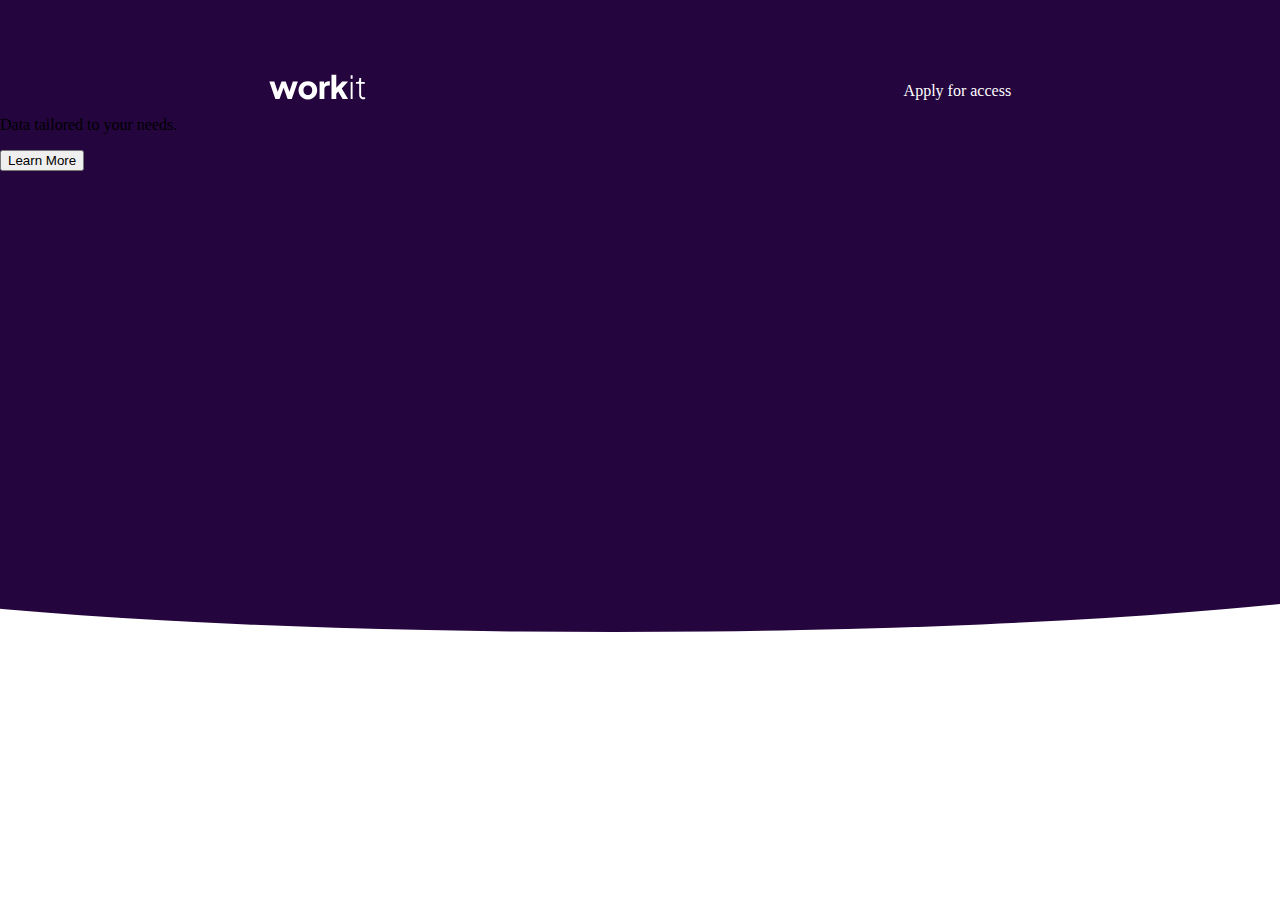
==== public/index.html @ 32d5ce56 "Work on top section" ====
<!DOCTYPE html>
<html lang="en">
<head>
    <meta charset="UTF-8">
    <meta http-equiv="X-UA-Compatible" content="IE=edge">
    <meta name="viewport" content="width=device-width, initial-scale=1.0">
    <title>Workit LP</title>
    <link rel="stylesheet" href="./style.css">
</head>
<body>
    <div class="top-section-container">
        <div class="top-section">
            <div class="header">
                <img src="./assets/images/logo-light.svg" alt="workit-logo" class="workit">
                <div class="link">Apply for access</div>
            </div>
            <div class="learn-more-container">
                <p class="message">Data tailored to your needs.</p>
                <button class="learn-more">Learn More</button>
            </div>
        </div>
        <div class="top-section-curve"></div>
    </div>



        

   
</body>
</html>
---- public/style.css ----
body {
    display: flex;
    flex-direction: column;
    margin: 0;
   
}

.top-section-container  {
    height: 800px;
    width: 100%;
    display: grid;
    grid-template-columns: 1fr;
    grid-template-rows: 2fr 1fr;
    position: relative;
    overflow: hidden;
}   
    .top-section {
        background-color: #24053e;
    }
        .header {
            display: flex;
            flex-direction: row;
            justify-content: space-around;
            align-items: flex-end;
            height: 100px;
        }
        .header .link  {
            color: #fffffe;
        }
    .top-section-curve {
        border-radius: 100%;
        background-color: #24053e;
        height: 200px;
        width: 150%;
        position: absolute;
        top: 54%;
        left: -27%;
    }
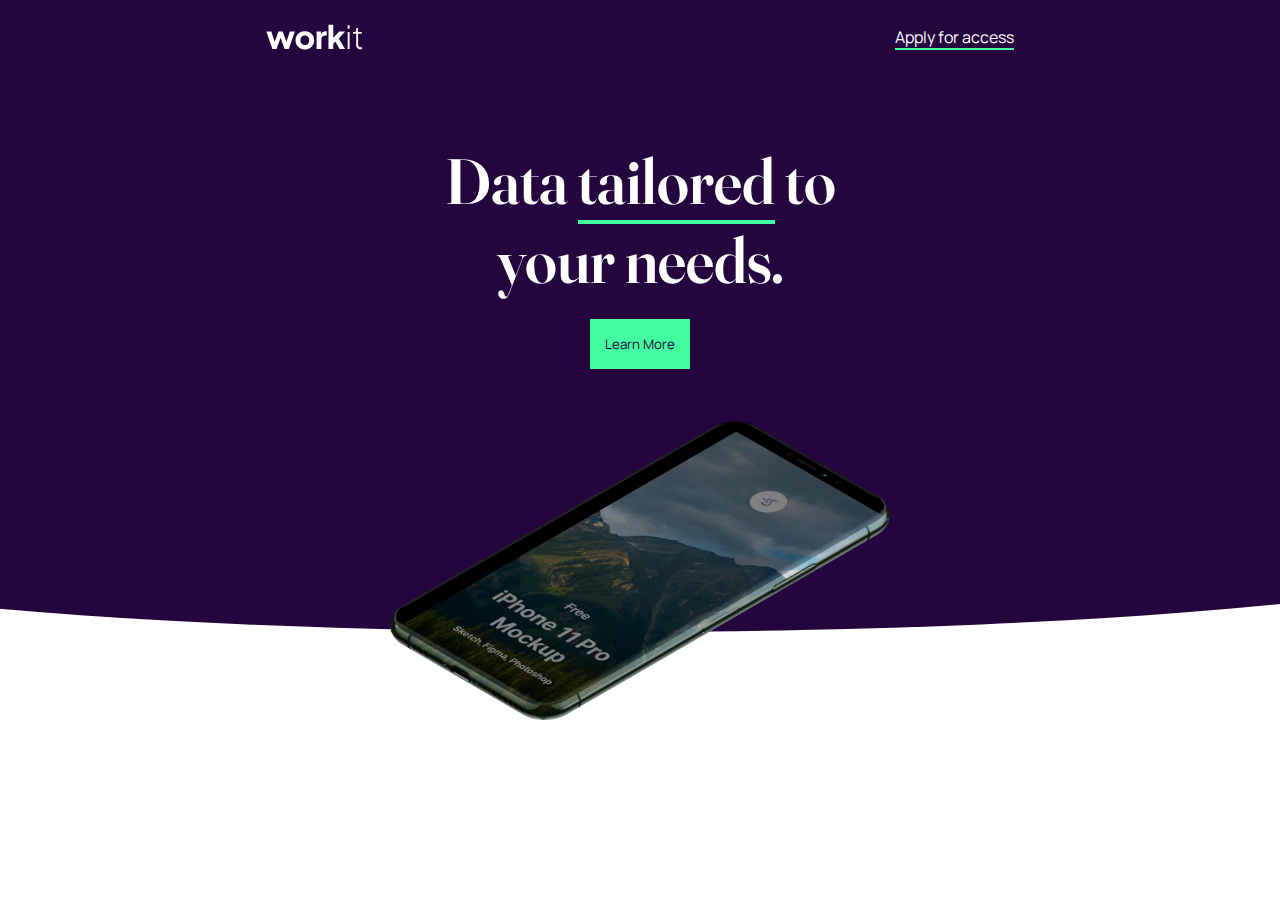
==== commit 70e7e9d1: "Change responsiveness of top section" ====
--- a/public/index.html
+++ b/public/index.html
@@ -9,16 +9,24 @@
 </head>
 <body>
     <div class="top-section-container">
+
+        <img src="./assets/images/eb73d5264872b2badf8764711c53038e3eff966b.png" alt="cell-phone" class="phone">
+        <img src="./assets/images/fae21cc1b7e2becae6c13c710023be869e915613.png" alt="" class="phone-overlay">
+
         <div class="top-section">
+
             <div class="header">
                 <img src="./assets/images/logo-light.svg" alt="workit-logo" class="workit">
-                <div class="link">Apply for access</div>
+                <button class="link">Apply for access</button>
             </div>
+
             <div class="learn-more-container">
-                <p class="message">Data tailored to your needs.</p>
+                <p class="message">Data <span>tailored</span> to your needs.</p>
                 <button class="learn-more">Learn More</button>
             </div>
+
         </div>
+
         <div class="top-section-curve"></div>
     </div>
 
--- a/public/style.css
+++ b/public/style.css
@@ -1,8 +1,28 @@
+@font-face {
+    font-family: "fraunces";
+    src: url(./assets/fonts/fraunces/static/Fraunces_144pt-SemiBold.ttf)
+}
+
+@font-face {
+    font-family: "manrope";
+    src: url(./assets/fonts/manrope/static/Manrope-Regular.ttf)
+}
+
+* {
+    box-sizing: border-box;
+}
+
 body {
     display: flex;
     flex-direction: column;
     margin: 0;
-   
+}
+
+button {
+    border: 0;
+    padding: 0;
+    margin: 0;
+    background-color: transparent;
 }
 
 .top-section-container  {
@@ -13,20 +33,77 @@
     grid-template-rows: 2fr 1fr;
     position: relative;
     overflow: hidden;
-}   
+}
+
+    img.phone,
+    img.phone-overlay {
+        width: 500px;
+        z-index: 1;
+        height: auto;
+        position: absolute;
+        left: 0;
+        right: 0;
+        margin-right: auto;
+        margin-left: auto;
+        bottom: 10%;
+    }
+
+    img.phone-overlay {
+        opacity: 50%;
+    }
+
     .top-section {
         background-color: #24053e;
+        display: flex;
+        flex-direction: column;
+        align-items: center;
+        gap: 17%;
+        width: 100%;
     }
+        .top-section button.link {
+            font-family: "manrope";
+            border-bottom: 2px solid #43ffa1;
+            font-size: 1em;
+        }
         .header {
             display: flex;
             flex-direction: row;
             justify-content: space-around;
             align-items: flex-end;
-            height: 100px;
+            height: 50px;
+            width: 100%;
         }
-        .header .link  {
-            color: #fffffe;
+            .header .link  {
+                color: #fffffe;
+            }
+
+        .top-section .learn-more-container {
+            display: flex;
+            flex-direction: column;
+            align-items: center;
+            justify-content: space-around;
+            width: 400px;
+            gap: 20px;
         }
+            .learn-more-container p.message {
+                color: #fffffe;
+                text-align: center;
+                font-family: "fraunces";
+                font-size: 4rem;
+                margin: 0;
+            }
+                p.message span {
+                    border-bottom: 4px solid #43ffa1;
+                }
+
+            .learn-more-container button.learn-more {
+                width: 100px;
+                height: 50px;
+                background-color: #43ffa1;
+                font-family: "manrope";
+                color:#24053e;
+            }
+
     .top-section-curve {
         border-radius: 100%;
         background-color: #24053e;
@@ -35,5 +112,25 @@
         position: absolute;
         top: 54%;
         left: -27%;
+        z-index: -1;
     }
     
+@media screen and (max-width: 400px){
+    .top-section .learn-more-container {
+        width: 340px;
+    }
+
+    img.phone,
+    img.phone-overlay {
+        width: 300px;
+        bottom: 15%;
+    }
+}
+
+@media screen and (max-width: 925px) {
+    img.phone,
+    img.phone-overlay {
+        width: 400px;
+        bottom: 10%;
+    }
+}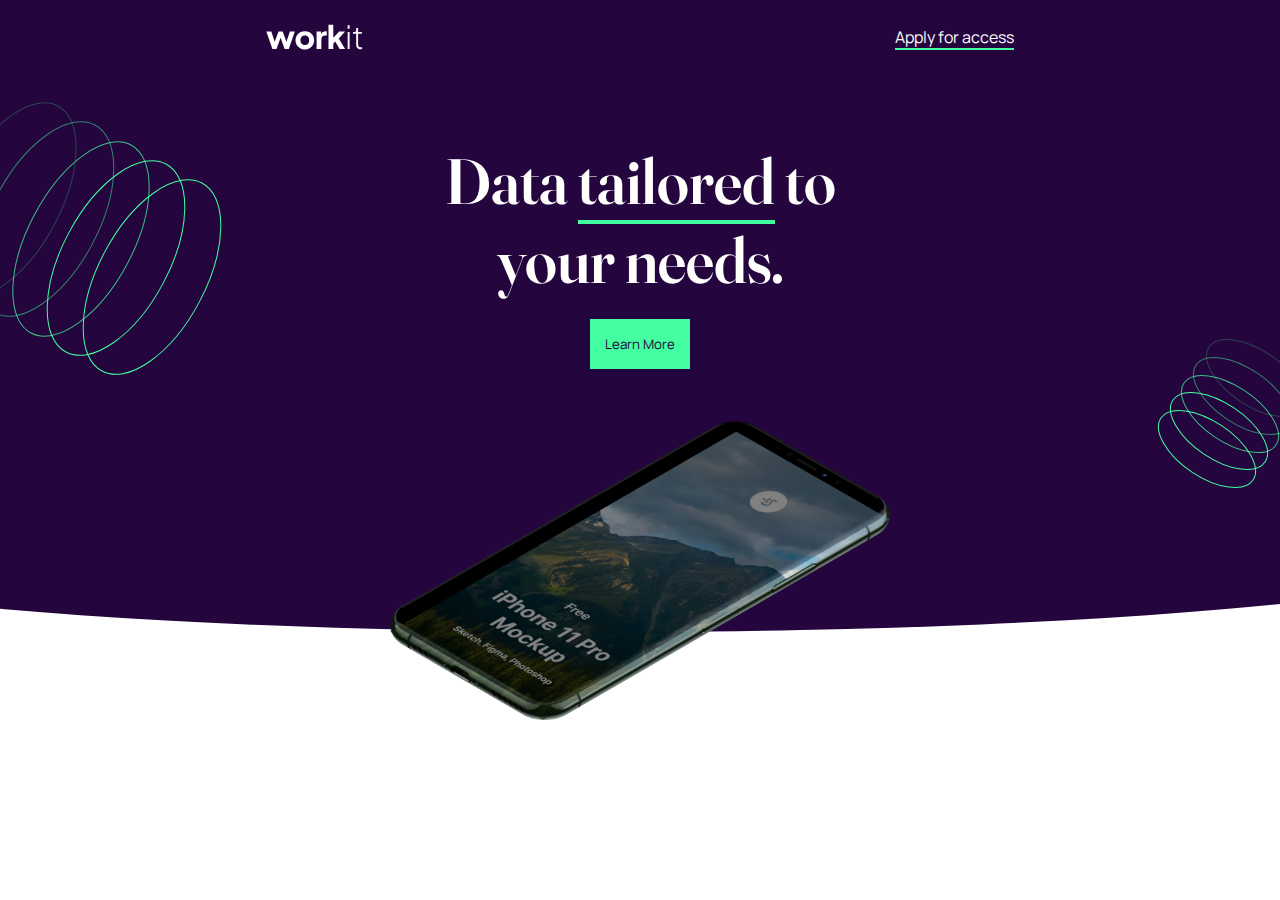
==== commit 8713a5c8: "Position svg spirals" ====
--- a/public/index.html
+++ b/public/index.html
@@ -12,6 +12,8 @@
 
         <img src="./assets/images/eb73d5264872b2badf8764711c53038e3eff966b.png" alt="cell-phone" class="phone">
         <img src="./assets/images/fae21cc1b7e2becae6c13c710023be869e915613.png" alt="" class="phone-overlay">
+        <img src="./assets/images/bg-pattern-1.svg" alt="spiral" class="spiral-left">
+        <img src="./assets/images/bg-pattern-2.svg" alt="spiral" class="spiral-right">
 
         <div class="top-section">
 
--- a/public/style.css
+++ b/public/style.css
@@ -50,6 +50,20 @@
 
     img.phone-overlay {
         opacity: 50%;
+    }
+
+    img.spiral-left {
+        position: absolute;
+        z-index: 2;
+        top: 10%;
+        left: -7%;
+    }
+
+    img.spiral-right {
+        position: absolute;
+        z-index: 2;
+        right: -3%;
+        bottom: 37%;
     }
 
     .top-section {
@@ -133,4 +147,22 @@
         width: 400px;
         bottom: 10%;
     }
+
+    img.spiral-left {
+        left: -22%;
+    }
+
+    img.spiral-right {
+        right: -9%;
+    }
+}
+
+@media screen and (max-width: 725px) {
+    img.spiral-left {
+        opacity: 0;
+    }
+
+    img.spiral-right {
+        opacity: 0;
+    }
 }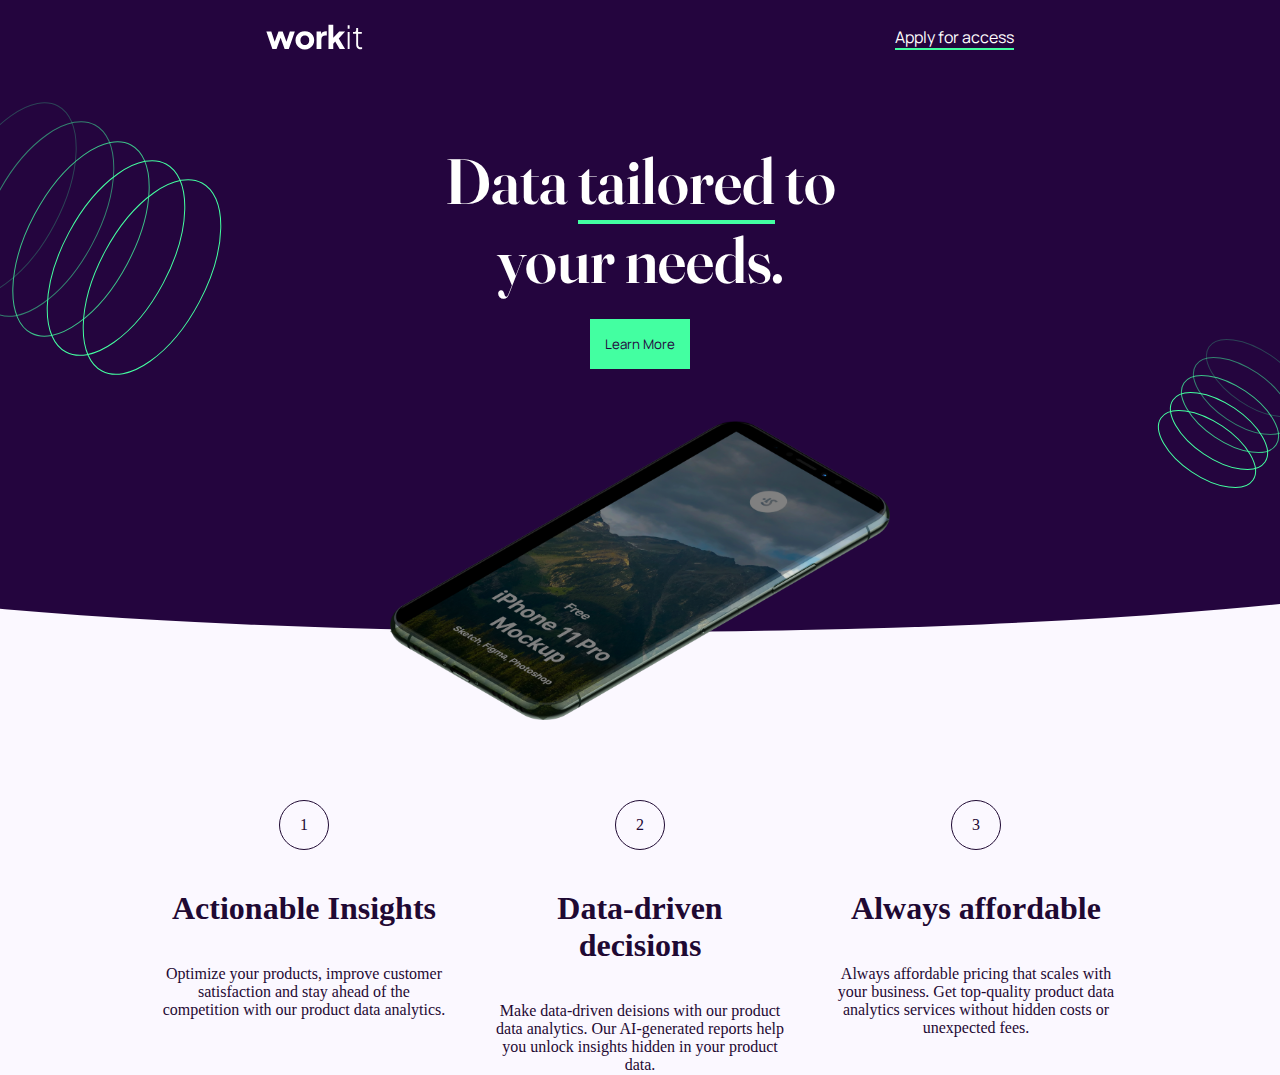
==== commit 8e3046a8: "Finish content section" ====
--- a/public/index.html
+++ b/public/index.html
@@ -32,6 +32,29 @@
         <div class="top-section-curve"></div>
     </div>
 
+    <div class="content-container">
+        <div class="subcontent-container">
+            <div class="number">1</div>
+            <div class="media-text-container">
+                <h1 class="content-header">Actionable Insights</h1>
+                <p class="content-para">Optimize your products, improve customer satisfaction and stay ahead of the competition with our product data analytics.</p>
+            </div>
+        </div>
+        <div class="subcontent-container">
+            <div class="number">2</div>
+            <div class="media-text-container">
+                <h1 class="content-header">Data-driven decisions</h1>
+                <p class="content-para">Make data-driven deisions with our product data analytics.  Our AI-generated reports help you unlock insights hidden in your product data.</p>
+            </div>
+        </div>
+        <div class="subcontent-container">
+            <div class="number">3</div>
+            <div class="media-text-container">
+                <h1 class="content-header">Always affordable</h1>
+                <p class="content-para">Always affordable pricing that scales with your business.  Get top-quality product data analytics services without hidden costs or unexpected fees.</p>
+            </div>
+        </div>
+    </div>
 
 
         
--- a/public/style.css
+++ b/public/style.css
@@ -16,6 +16,7 @@
     display: flex;
     flex-direction: column;
     margin: 0;
+    background-color: #fbf8ff;
 }
 
 button {
@@ -128,18 +129,44 @@
         left: -27%;
         z-index: -1;
     }
-    
-@media screen and (max-width: 400px){
-    .top-section .learn-more-container {
-        width: 340px;
-    }
-
-    img.phone,
-    img.phone-overlay {
-        width: 300px;
-        bottom: 15%;
-    }
-}
+
+.content-container {
+    display: grid;
+    align-self: center;
+    align-items: center;
+    gap: 5%;
+    grid-template-columns: repeat(auto-fit, minmax(200px, 1fr));
+    width: 75%;
+}
+    .content-container > * {
+        color: #1f0933;
+        text-align: center;
+    }
+
+    .subcontent-container .number {
+        height: 50px;
+        width: 50px;
+        border: 1px solid #1f0933;
+        border-radius: 100%;
+        display: flex;
+        justify-content: center;
+        align-items: center;
+        flex-shrink: 0;
+    }
+
+    .subcontent-container {
+        display: flex;
+        flex-direction: column;
+        align-items: center;
+        justify-content: space-between;
+        height: 275px;
+    }
+        .subcontent-container .media-text-container {
+            display: flex;
+            flex-direction: column;
+            align-items: center;
+            height: 75%;
+        }
 
 @media screen and (max-width: 925px) {
     img.phone,
@@ -154,6 +181,16 @@
 
     img.spiral-right {
         right: -9%;
+    }
+
+    .content-container {
+        grid-template-columns: repeat(auto-fit, minmax(90%, 1fr));
+    }
+
+    .subcontent-container {
+        flex-direction: row;
+        align-items: center;
+        height: auto;
     }
 }
 
@@ -165,4 +202,20 @@
     img.spiral-right {
         opacity: 0;
     }
+}
+
+@media screen and (max-width: 550px){
+    .top-section .learn-more-container {
+        width: 340px;
+    }
+
+    img.phone,
+    img.phone-overlay {
+        width: 300px;
+        bottom: 15%;
+    }
+
+    .subcontent-container {
+        flex-direction: column;
+    }
 }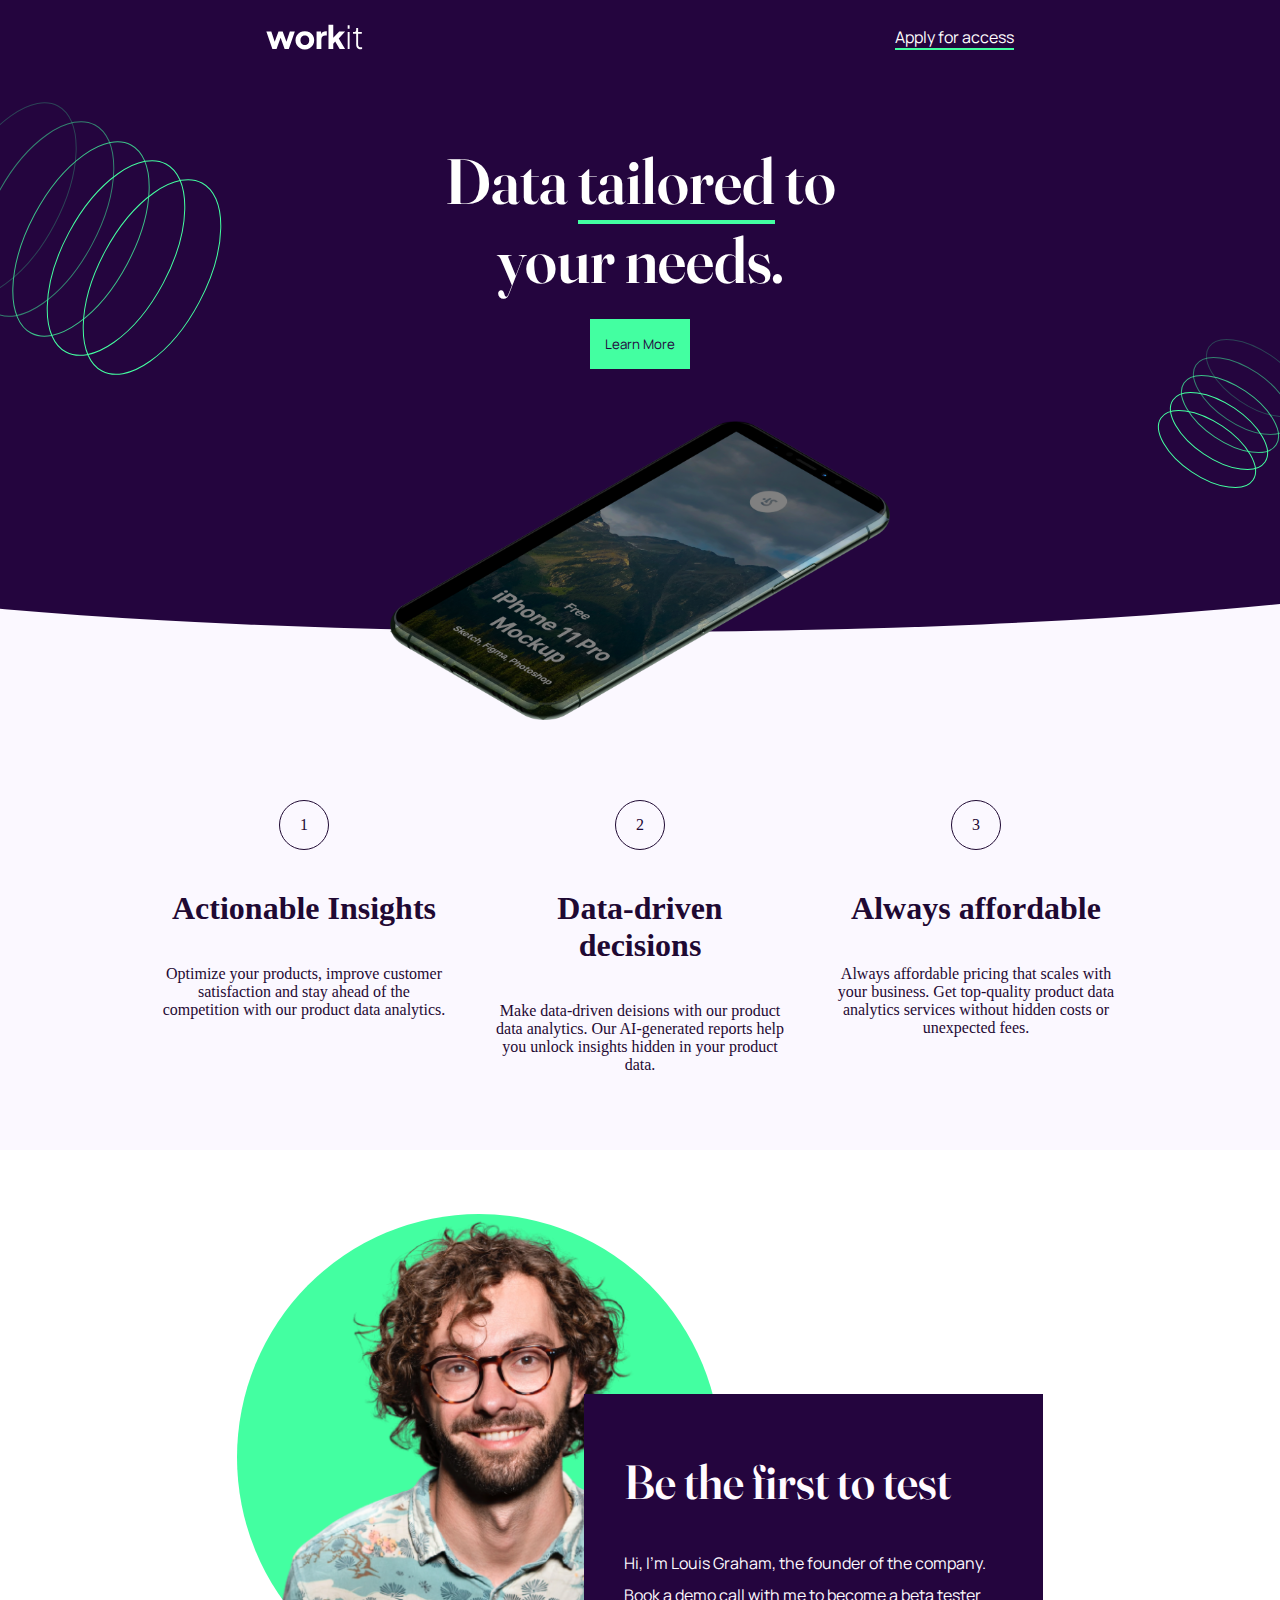
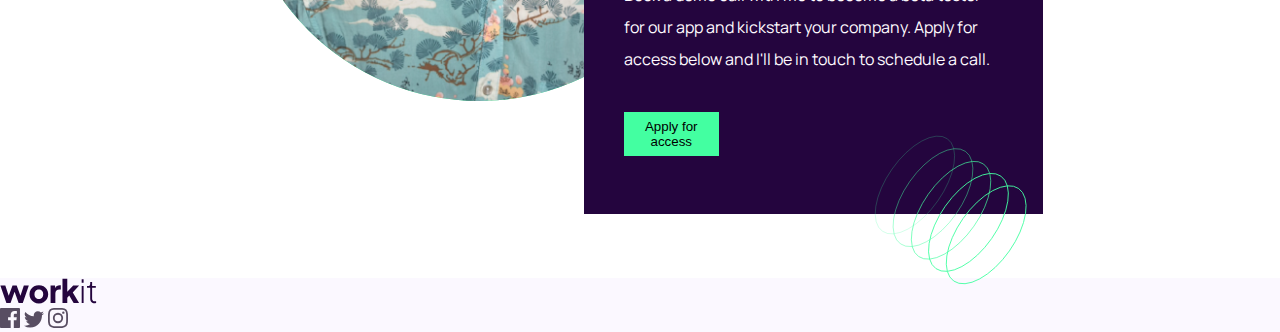
==== commit 186747d4: "Finish bottom section" ====
--- a/public/index.html
+++ b/public/index.html
@@ -32,27 +32,52 @@
         <div class="top-section-curve"></div>
     </div>
 
-    <div class="content-container">
-        <div class="subcontent-container">
-            <div class="number">1</div>
-            <div class="media-text-container">
-                <h1 class="content-header">Actionable Insights</h1>
-                <p class="content-para">Optimize your products, improve customer satisfaction and stay ahead of the competition with our product data analytics.</p>
+    <div class="middle-section">
+        <div class="content-container">
+            <div class="subcontent-container">
+                <div class="number">1</div>
+                <div class="media-text-container">
+                    <h1 class="content-header">Actionable Insights</h1>
+                    <p class="content-para">Optimize your products, improve customer satisfaction and stay ahead of the competition with our product data analytics.</p>
+                </div>
+            </div>
+            <div class="subcontent-container">
+                <div class="number">2</div>
+                <div class="media-text-container">
+                    <h1 class="content-header">Data-driven decisions</h1>
+                    <p class="content-para">Make data-driven deisions with our product data analytics.  Our AI-generated reports help you unlock insights hidden in your product data.</p>
+                </div>
+            </div>
+            <div class="subcontent-container">
+                <div class="number">3</div>
+                <div class="media-text-container">
+                    <h1 class="content-header">Always affordable</h1>
+                    <p class="content-para">Always affordable pricing that scales with your business.  Get top-quality product data analytics services without hidden costs or unexpected fees.</p>
+                </div>
             </div>
         </div>
-        <div class="subcontent-container">
-            <div class="number">2</div>
-            <div class="media-text-container">
-                <h1 class="content-header">Data-driven decisions</h1>
-                <p class="content-para">Make data-driven deisions with our product data analytics.  Our AI-generated reports help you unlock insights hidden in your product data.</p>
+    </div>
+    
+
+    <div class="bottom-section">
+
+        <div class="absolutes-container">
+            <img src="./assets/images/91dfe3ee1b9eb9611bf392ffc6eed836e0ed7901.png" alt="person" class="person">
+            <div class="apply-link-container">
+                <img src="./assets/images/bg-pattern-3.svg" alt="spiral" class="bottom-spiral">
+                <h1 class="apply-title">Be the first to test</h1>
+                <p class="apply-text">Hi, I'm Louis Graham, the founder of the company.  Book a demo call with me to become a beta tester for our app and kickstart your company.  Apply for access below and I'll be in touch to schedule a call.</p>
+                <button class="apply">Apply for access</button>
             </div>
         </div>
-        <div class="subcontent-container">
-            <div class="number">3</div>
-            <div class="media-text-container">
-                <h1 class="content-header">Always affordable</h1>
-                <p class="content-para">Always affordable pricing that scales with your business.  Get top-quality product data analytics services without hidden costs or unexpected fees.</p>
-            </div>
+    </div>
+
+    <div class="footer">
+        <img src="./assets/images/logo-dark.svg" alt="workit logo" class="workit">
+        <div class="social-media-links">
+            <img src="./assets/images/icon-facebook.svg" alt="link to facebook" class="facebook">
+            <img src="./assets/images/icon-twitter.svg" alt="link to twitter" class="twitter">
+            <img src="./assets/images/icon-instagram.svg" alt="link to instagram" class="instagram">
         </div>
     </div>
 
--- a/public/style.css
+++ b/public/style.css
@@ -130,45 +130,125 @@
         z-index: -1;
     }
 
-.content-container {
-    display: grid;
-    align-self: center;
+.middle-section {
+    height: auto;
+    width: 100%;
+    display: flex;
     align-items: center;
-    gap: 5%;
-    grid-template-columns: repeat(auto-fit, minmax(200px, 1fr));
-    width: 75%;
-}
-    .content-container > * {
-        color: #1f0933;
-        text-align: center;
-    }
-
-    .subcontent-container .number {
-        height: 50px;
-        width: 50px;
-        border: 1px solid #1f0933;
-        border-radius: 100%;
-        display: flex;
-        justify-content: center;
-        align-items: center;
-        flex-shrink: 0;
-    }
-
-    .subcontent-container {
-        display: flex;
-        flex-direction: column;
-        align-items: center;
-        justify-content: space-between;
-        height: 275px;
-    }
-        .subcontent-container .media-text-container {
+    justify-content: center;
+    background-color: #fbf8ff;
+    margin-bottom: 75px;
+}
+
+    .content-container {
+        display: grid;
+        align-self: center;
+        align-items: center;
+        align-items: center;
+        gap: 5%;
+        grid-template-columns: repeat(auto-fit, minmax(200px, 1fr));
+        width: 75%;
+    }
+        .content-container > * {
+            color: #1f0933;
+            text-align: center;
+        }
+
+        .subcontent-container .number {
+            height: 50px;
+            width: 50px;
+            border: 1px solid #1f0933;
+            border-radius: 100%;
+            display: flex;
+            justify-content: center;
+            align-items: center;
+            flex-shrink: 0;
+        }
+
+        .subcontent-container {
             display: flex;
             flex-direction: column;
             align-items: center;
-            height: 75%;
-        }
-
-@media screen and (max-width: 925px) {
+            justify-content: space-between;
+            height: 275px;
+        }
+            .subcontent-container .media-text-container {
+                display: flex;
+                flex-direction: column;
+                align-items: center;
+                height: 75%;
+            }
+
+.bottom-section {
+    width: 100%;
+    padding: 5%;
+    background-color: #ffffff;
+    display: flex;
+    align-items: center;
+    justify-content: center;
+}
+    .bottom-section .absolutes-container {
+        position: relative;
+        height: 600px;
+        width: 70%;
+    }
+        .bottom-section img.person {
+            height: auto;
+            width: 60%;
+            min-width: 250px;
+            max-width: 575px;
+            background-color:#43ffa1;
+            border-radius: 100%;
+            position: absolute;
+            top: 0;
+            left: 0;
+        }
+        .bottom-section .apply-link-container {
+            width: 57%;
+            height: 70%;
+            z-index: 2;
+            background-color: #24053e;
+            position: absolute;
+            bottom: 0;
+            right: 0;
+        }
+
+        .bottom-section .apply-link-container img.bottom-spiral {
+            position: absolute;
+            bottom: -20%;
+            right: 0;
+            width: 40%;
+            height: auto;
+        }
+
+        .bottom-section .apply-link-container {
+            display: flex;
+            padding: 5%;
+            flex-direction: column;
+            justify-content: space-around;
+            align-items: flex-start;
+            font-family: "manrope";
+            color: #fffbff;
+        }
+
+            .apply-link-container h1.apply-title {
+                font-family: "fraunces";
+                font-size: 3em;
+                margin: 0;
+            }
+
+            .apply-link-container p.apply-text {
+                margin: 0;
+                line-height: 2;
+            }
+
+            .apply-link-container button.apply {
+                height: 13%;
+                width: 25%;
+                background-color:#43ffa1;
+            }
+
+@media screen and (max-width: 1000px) {
     img.phone,
     img.phone-overlay {
         width: 400px;
@@ -192,6 +272,16 @@
         align-items: center;
         height: auto;
     }
+
+    .bottom-section .apply-link-container {
+        width: 75%;
+        height: 60%;
+    }
+
+    .bottom-section .absolutes-container {
+        width: 90%;
+    }
+
 }
 
 @media screen and (max-width: 725px) {
@@ -201,6 +291,10 @@
 
     img.spiral-right {
         opacity: 0;
+    }
+
+    .apply-link-container h1.apply-title {
+        font-size: 1.75em;
     }
 }
 
@@ -218,4 +312,40 @@
     .subcontent-container {
         flex-direction: column;
     }
+
+    .bottom-section .absolutes-container {
+        width: 90%;
+    }
+
+    .bottom-section img.person {
+        left: 0;
+        right: 0;
+        margin-left: auto;
+        margin-right: auto;
+    }
+
+    .bottom-section .apply-link-container {
+        left: 0;
+        right: 0;
+        height: 65%;
+        margin-left: auto;
+        margin-right: auto;
+        width: 100%;
+    }
+
+    .bottom-section img.bottom-spiral {
+        visibility: hidden;
+    }
+
+    .apply-link-container h1.apply-title {
+        font-size: 2em;
+    }
+
+    .bottom-section .apply-link-container {
+        align-items: center;
+    }
+
+    .bottom-section .apply-link-container > * {
+        text-align: center;
+    }
 }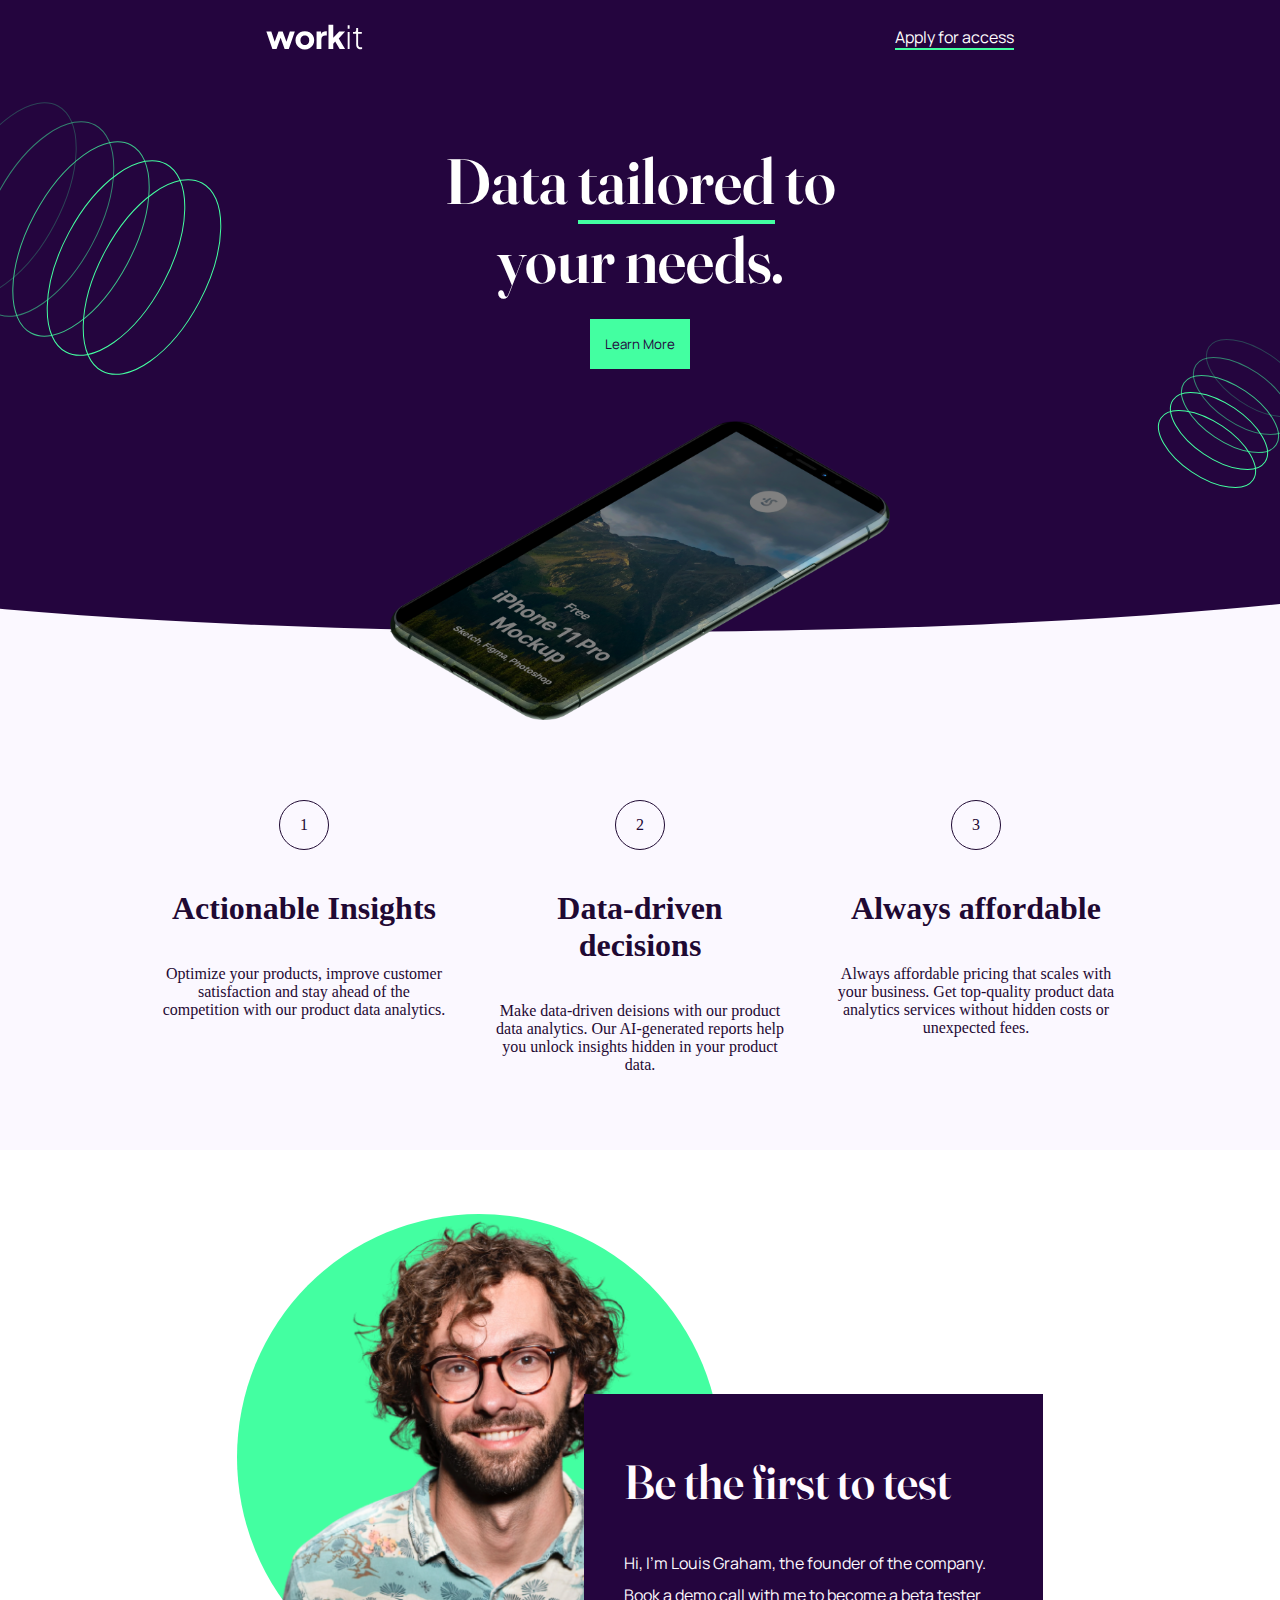
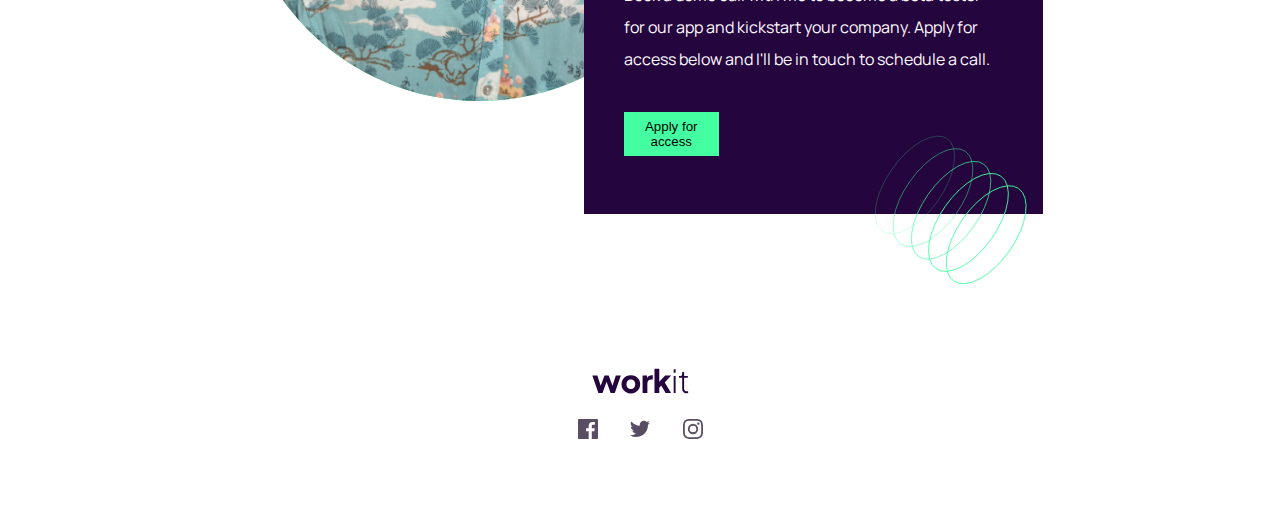
==== commit b1f703c4: "Finish footer" ====
--- a/public/index.html
+++ b/public/index.html
@@ -72,14 +72,14 @@
         </div>
     </div>
 
-    <div class="footer">
+    <footer>
         <img src="./assets/images/logo-dark.svg" alt="workit logo" class="workit">
         <div class="social-media-links">
             <img src="./assets/images/icon-facebook.svg" alt="link to facebook" class="facebook">
             <img src="./assets/images/icon-twitter.svg" alt="link to twitter" class="twitter">
             <img src="./assets/images/icon-instagram.svg" alt="link to instagram" class="instagram">
         </div>
-    </div>
+    </footer>
 
 
         
--- a/public/style.css
+++ b/public/style.css
@@ -248,6 +248,21 @@
                 background-color:#43ffa1;
             }
 
+footer {
+    background-color: #ffffff;
+    height: 250px;
+    display: flex;
+    flex-direction: column;
+    justify-content: center;
+    align-items: center;
+    gap: 25px;
+}
+    footer .social-media-links {
+        display: flex;
+        width: 125px;
+        justify-content: space-between;
+    }
+
 @media screen and (max-width: 1000px) {
     img.phone,
     img.phone-overlay {
